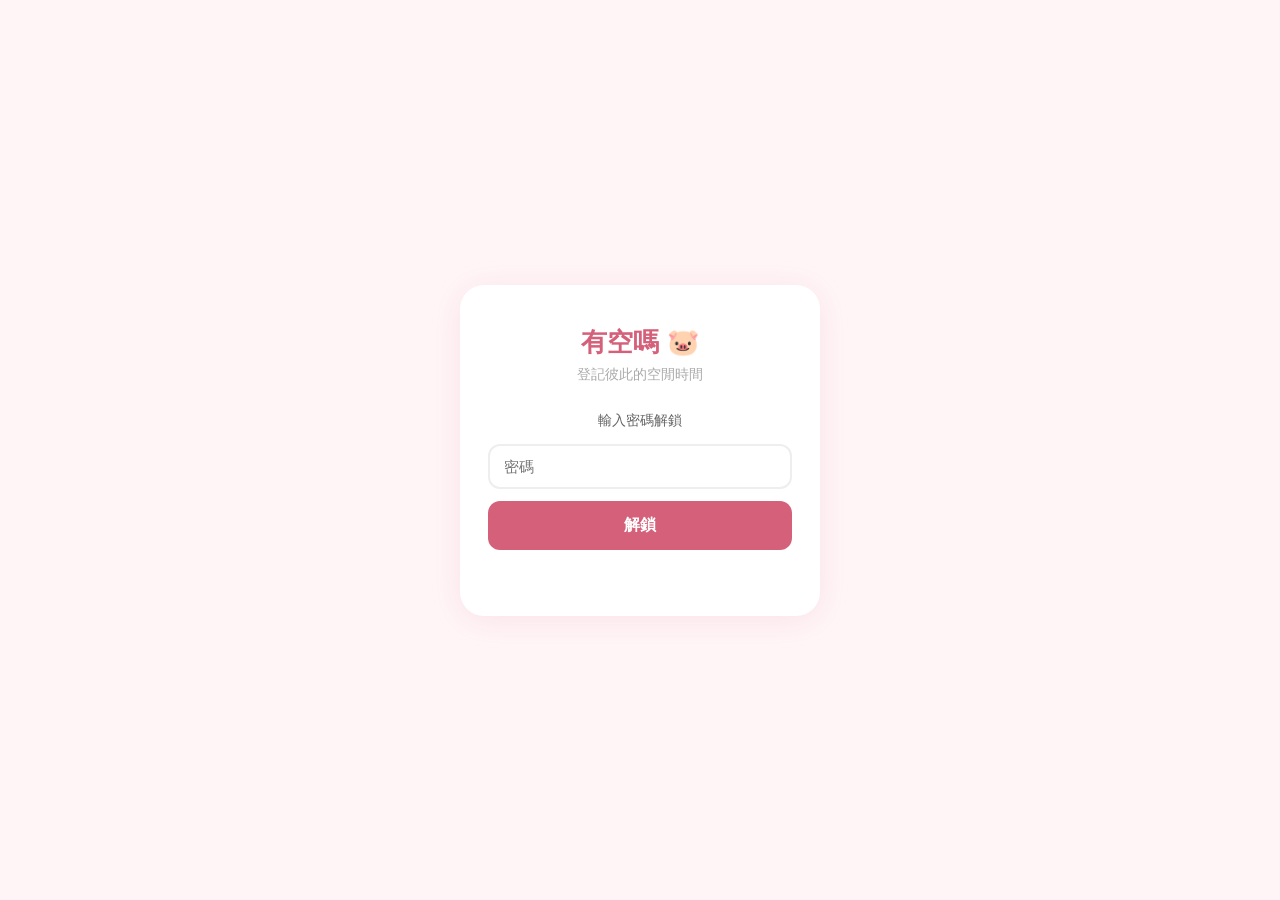
==== date/index.html @ f0723140 "fix: token 存進 session 記憶體，修正 Chrome 手機 localStorage 不穩定卡在 token 畫面的問題" ====
<!DOCTYPE html>
<html lang="zh-TW">
<head>
<meta charset="UTF-8">
<meta name="viewport" content="width=device-width, initial-scale=1.0">
<title>有空嗎 🐷</title>
<style>
*, *::before, *::after { box-sizing: border-box; margin: 0; padding: 0; }
body { font-family: -apple-system, BlinkMacSystemFont, 'Segoe UI', sans-serif; background: #FFF5F7; color: #333; min-height: 100vh; }

/* ── Lock ── */
.lock-wrap { display: flex; align-items: center; justify-content: center; min-height: 100vh; padding: 20px; }
.lock-card { background: white; border-radius: 24px; padding: 40px 28px; width: 100%; max-width: 360px; box-shadow: 0 4px 32px rgba(212,96,122,0.12); text-align: center; }
.lock-title { font-size: 26px; font-weight: 800; color: #D4607A; margin-bottom: 6px; }
.lock-sub { color: #aaa; font-size: 14px; margin-bottom: 28px; }

.user-btns { display: flex; gap: 16px; margin: 4px 0 20px; }
.user-choice { flex: 1; display: flex; flex-direction: column; align-items: center; gap: 10px; cursor: pointer; }
.user-choice:hover .avatar { transform: scale(1.05); }
.user-choice:hover .user-btn { border-color: #D4607A; color: #D4607A; background: #FFF0F3; }
.user-choice.ua:hover .user-btn { border-color: #4A8FD4; color: #4A8FD4; background: #EBF4FF; }
.avatar { width: 100px; height: 100px; border-radius: 50%; object-fit: cover; border: 3px solid #eee; transition: all 0.2s; box-shadow: 0 2px 10px rgba(0,0,0,0.1); }
.user-btn { width: 100%; padding: 12px 8px; border: 2px solid #eee; border-radius: 14px; background: white; cursor: pointer; font-size: 15px; font-weight: 700; color: #555; transition: all 0.15s; pointer-events: none; }

input, select { width: 100%; padding: 12px 14px; border: 2px solid #eee; border-radius: 12px; font-size: 15px; font-family: inherit; margin-bottom: 12px; outline: none; transition: border 0.15s; background: white; }
input:focus, select:focus { border-color: #D4607A; }
.step-label { font-size: 14px; color: #666; margin-bottom: 14px; }

.primary-btn { width: 100%; padding: 14px; background: #D4607A; color: white; border: none; border-radius: 12px; font-size: 16px; font-weight: 700; cursor: pointer; transition: opacity 0.15s; }
.primary-btn:hover { opacity: 0.9; }
.primary-btn:disabled { opacity: 0.5; cursor: default; }
.back-link { background: none; border: none; color: #bbb; font-size: 13px; margin-top: 14px; cursor: pointer; display: inline-block; }
.back-link:hover { color: #888; }
.err { color: #E53E3E; font-size: 13px; margin-top: 8px; min-height: 18px; }

/* ── App header ── */
#app { max-width: 500px; margin: 0 auto; padding-bottom: 72px; }
header { position: sticky; top: 0; background: white; border-bottom: 1px solid #F0DDE2; padding: 10px 14px; display: flex; align-items: center; gap: 8px; z-index: 10; box-shadow: 0 2px 12px rgba(0,0,0,0.05); }
.h-title { font-size: 17px; font-weight: 800; color: #D4607A; flex: 1; }
.badge { padding: 4px 10px; border-radius: 20px; color: white; font-size: 12px; font-weight: 700; }
.tz-badge { padding: 4px 8px; border-radius: 20px; background: #F0EBFF; color: #6C3FC9; font-size: 11px; font-weight: 600; max-width: 130px; overflow: hidden; text-overflow: ellipsis; white-space: nowrap; }
.icon-btn { background: none; border: none; font-size: 17px; cursor: pointer; padding: 5px 7px; border-radius: 8px; transition: background 0.15s; }
.icon-btn:hover { background: #f5f5f5; }

/* ── Day list ── */
#day-list { padding: 10px 10px 0; }
.day-section { background: white; border-radius: 18px; margin-bottom: 10px; overflow: hidden; box-shadow: 0 2px 10px rgba(0,0,0,0.05); }
.day-header { padding: 11px 14px; font-weight: 700; font-size: 14px; color: #555; border-bottom: 1px solid #f8f0f2; display: flex; align-items: center; justify-content: space-between; background: #FFFBFC; }
.today-tag { background: #D4607A; color: white; font-size: 11px; padding: 2px 8px; border-radius: 20px; font-weight: 600; }

/* ── Availability grid ── */
.grid-wrap { padding: 8px 10px 12px; }
.avail-row { display: flex; align-items: center; margin-bottom: 3px; }
.row-label { width: 36px; font-size: 11px; font-weight: 800; flex-shrink: 0; line-height: 1.2; }
.cells { display: flex; flex: 1; border-radius: 5px; overflow: hidden; }
.cell {
  flex: 1;
  min-width: 0;
  height: 26px;
  border-right: 1px solid rgba(255,255,255,0.5);
  transition: filter 0.1s;
  position: relative;
}
.cell:last-child { border-right: none; }
.cell.busy   { background: #FFCDD2; }
.cell.free   { background: #A5D6A7; }
.cell.overlap { background: #CE93D8; }
.cell.mine   { cursor: pointer; touch-action: none; user-select: none; }
.cell.mine:hover { filter: brightness(0.92); }
.cell.mine:active { filter: brightness(0.82); }

.hlabel-row { display: flex; flex: 1; }
.hlabel { flex: 1; min-width: 0; font-size: 9px; color: #ccc; padding-left: 1px; user-select: none; }

/* ── Legend ── */
.legend { display: flex; gap: 10px; padding: 0 10px 10px; }
.legend-item { display: flex; align-items: center; gap: 4px; font-size: 11px; color: #888; }
.legend-dot { width: 12px; height: 12px; border-radius: 2px; flex-shrink: 0; }

/* ── Save bar ── */
#save-bar {
  position: fixed; bottom: 0; left: 0; right: 0;
  padding: 12px 20px; background: #2B2B2B; color: white;
  display: flex; justify-content: space-between; align-items: center;
  z-index: 30; box-shadow: 0 -4px 20px rgba(0,0,0,0.25);
}
#save-bar .save-msg { font-size: 13px; color: #ccc; }
#save-bar .save-btn { padding: 9px 22px; background: #4CAF50; color: white; border: none; border-radius: 10px; font-weight: 700; font-size: 14px; cursor: pointer; }
#save-bar .save-btn:disabled { opacity: 0.5; }

/* ── Settings Modal ── */
.modal-bg { position: fixed; inset: 0; z-index: 100; display: flex; align-items: flex-end; justify-content: center; }
.modal-overlay { position: absolute; inset: 0; background: rgba(0,0,0,0.45); }
.modal-sheet { position: relative; background: white; border-radius: 22px 22px 0 0; padding: 24px 20px 36px; width: 100%; max-width: 500px; max-height: 90vh; overflow-y: auto; }
.modal-title { font-size: 18px; font-weight: 800; margin-bottom: 18px; color: #333; }
.field-label { display: block; font-size: 12px; font-weight: 700; color: #888; margin-bottom: 4px; text-transform: uppercase; letter-spacing: 0.5px; }
.modal-actions { display: flex; gap: 10px; margin-top: 6px; }
.cancel-btn { flex: 1; padding: 13px; background: #f2f2f2; border: none; border-radius: 12px; font-size: 15px; cursor: pointer; font-weight: 600; color: #666; }
.ok-btn { flex: 2; padding: 13px; background: #D4607A; color: white; border: none; border-radius: 12px; font-size: 15px; font-weight: 700; cursor: pointer; }
.ok-btn:disabled { opacity: 0.5; }

/* ── Token overlay ── */
.token-overlay { position: fixed; inset: 0; z-index: 200; display: flex; align-items: center; justify-content: center; background: rgba(0,0,0,0.55); padding: 20px; }
.token-card { background: white; border-radius: 22px; padding: 32px 24px; width: 100%; max-width: 360px; }
.token-card p { color: #888; font-size: 13px; margin-bottom: 20px; line-height: 1.6; }
code { background: #f5f5f5; padding: 2px 5px; border-radius: 4px; font-size: 12px; }
</style>
</head>
<body>

<!-- Token Setup -->
<div id="token-modal" style="display:none">
  <div class="token-overlay">
    <div class="token-card">
      <div class="lock-title" style="margin-bottom:8px">設定 GitHub Token</div>
      <p>需要 GitHub Personal Access Token 讀寫資料。請在 GitHub → Settings → Developer settings 建立有 <code>Contents: Read and write</code> 權限的 Fine-grained token。</p>
      <label class="field-label">GitHub Token</label>
      <input type="password" id="token-input" placeholder="ghp_... 或 github_pat_...">
      <button class="primary-btn" onclick="saveTokenAndContinue()">儲存並繼續</button>
    </div>
  </div>
</div>

<!-- Lock Screen -->
<div id="lock-screen">
  <div class="lock-wrap">
    <div class="lock-card">
      <div class="lock-title">有空嗎 🐷</div>
      <div class="lock-sub">登記彼此的空閒時間</div>

      <div id="step-pw">
        <p class="step-label">輸入密碼解鎖</p>
        <input type="password" id="pw-input" placeholder="密碼" onkeydown="if(event.key==='Enter')doUnlock()">
        <button class="primary-btn" id="unlock-btn" onclick="doUnlock()">解鎖</button>
        <div class="err" id="pw-err"></div>
      </div>

      <div id="step-user" style="display:none">
        <p class="step-label">你是誰？</p>
        <div class="user-btns">
          <div class="user-choice ua" onclick="selectUser('a')">
            <img src="gua.jpg" class="avatar" alt="瓜ㄍㄧ">
            <button class="user-btn ua">瓜ㄍㄧ</button>
          </div>
          <div class="user-choice" onclick="selectUser('b')">
            <img src="egg.jpg" class="avatar" alt="蛋餅">
            <button class="user-btn">蛋餅</button>
          </div>
        </div>
        <button class="back-link" onclick="backToPw()">← 重新輸入密碼</button>
      </div>

      <div id="step-tz" style="display:none">
        <p class="step-label">設定你的時區</p>
        <select id="tz-sel"></select>
        <button class="primary-btn" id="tz-btn" onclick="saveTz()">確認</button>
      </div>
    </div>
  </div>
</div>

<!-- Main App -->
<div id="app" style="display:none">
  <header>
    <span class="h-title">有空嗎 🐷</span>
    <span class="badge" id="user-badge"></span>
    <span class="tz-badge" id="tz-badge"></span>
    <button class="icon-btn" id="refresh-btn" onclick="refreshData()" title="重新整理">🔄</button>
    <button class="icon-btn" onclick="openSettings()" title="設定">⚙️</button>
    <button class="icon-btn" onclick="lockApp()" title="鎖定">🔒</button>
  </header>

  <div class="legend">
    <div class="legend-item"><div class="legend-dot" style="background:#FFCDD2"></div>沒空</div>
    <div class="legend-item"><div class="legend-dot" style="background:#A5D6A7"></div>有空</div>
    <div class="legend-item"><div class="legend-dot" style="background:#CE93D8"></div>一起有空 ✨</div>
    <div class="legend-item" style="margin-left:auto;color:#bbb;font-size:11px">點自己的格子切換</div>
  </div>

  <div id="day-list"></div>
</div>

<!-- Save Bar -->
<div id="save-bar" style="display:none">
  <span class="save-msg">有未儲存的變更</span>
  <button class="save-btn" id="save-action-btn" onclick="saveChanges()">儲存</button>
</div>

<!-- Settings Modal -->
<div id="settings-modal" style="display:none">
  <div class="modal-bg">
    <div class="modal-overlay" onclick="closeSettings()"></div>
    <div class="modal-sheet">
      <div class="modal-title">設定</div>
      <label class="field-label">我的時區</label>
      <select id="set-tz"></select>
      <label class="field-label" style="margin-top:4px">GitHub Token（設定後自動分享給對方）</label>
      <input type="password" id="set-token" placeholder="ghp_...">
      <div class="modal-actions">
        <button class="cancel-btn" onclick="closeSettings()">取消</button>
        <button class="ok-btn" id="set-save-btn" onclick="saveSettings()">儲存</button>
      </div>
      <div class="err" id="set-err"></div>
    </div>
  </div>
</div>

<script>
const REPO    = 'charliebai605/dailywork';
const API_URL = `https://api.github.com/repos/${REPO}/contents/date/schedule.json`;

const USERS = {
  a: { name: '瓜ㄍㄧ', color: '#4A8FD4' },
  b: { name: '蛋餅',   color: '#D4607A' }
};

const TZ_OPTS = [
  { v: -720, l: 'UTC-12' }, { v: -660, l: 'UTC-11' }, { v: -600, l: 'UTC-10（夏威夷）' },
  { v: -540, l: 'UTC-9' },  { v: -480, l: 'UTC-8（洛杉磯）' }, { v: -420, l: 'UTC-7（丹佛）' },
  { v: -360, l: 'UTC-6（芝加哥）' }, { v: -300, l: 'UTC-5（紐約）' }, { v: -240, l: 'UTC-4' },
  { v: -180, l: 'UTC-3（聖保羅）' }, { v: -120, l: 'UTC-2' }, { v: -60, l: 'UTC-1' },
  { v:    0, l: 'UTC+0（倫敦）' },   { v:   60, l: 'UTC+1（巴黎）' },  { v:  120, l: 'UTC+2（開羅）' },
  { v:  180, l: 'UTC+3（莫斯科）' }, { v:  240, l: 'UTC+4（杜拜）' },  { v:  300, l: 'UTC+5' },
  { v:  330, l: 'UTC+5:30（孟買）' },{ v:  360, l: 'UTC+6（達卡）' },  { v:  420, l: 'UTC+7（曼谷）' },
  { v:  480, l: 'UTC+8（台北）' },   { v:  540, l: 'UTC+9（東京）' },  { v:  570, l: 'UTC+9:30（阿德萊德）' },
  { v:  600, l: 'UTC+10（雪梨）' },  { v:  660, l: 'UTC+11' },         { v:  720, l: 'UTC+12（奧克蘭）' },
  { v:  780, l: 'UTC+13' },          { v:  840, l: 'UTC+14' }
];

// ── State ──────────────────────────────────────────────
let st = { user: null, pw: null, data: null, salt: null, sha: null };
let unlockedState     = null;
let hasPendingChanges = false;
let _sessionToken     = ''; // in-memory token，避免 Chrome 手機 localStorage 不穩定

// ── Crypto ─────────────────────────────────────────────
async function deriveKey(pw, salt) {
  const km = await crypto.subtle.importKey('raw', new TextEncoder().encode(pw), 'PBKDF2', false, ['deriveKey']);
  return crypto.subtle.deriveKey(
    { name: 'PBKDF2', salt, iterations: 100000, hash: 'SHA-256' },
    km, { name: 'AES-GCM', length: 256 }, false, ['encrypt', 'decrypt']
  );
}
const b64e = b => btoa(String.fromCharCode(...new Uint8Array(b)));
const b64d = s => Uint8Array.from(atob(s), c => c.charCodeAt(0));

async function encData(obj, pw, existingSalt) {
  const salt = existingSalt ? b64d(existingSalt) : crypto.getRandomValues(new Uint8Array(16));
  const iv   = crypto.getRandomValues(new Uint8Array(12));
  const key  = await deriveKey(pw, salt);
  const data = await crypto.subtle.encrypt({ name: 'AES-GCM', iv }, key, new TextEncoder().encode(JSON.stringify(obj)));
  return { v: 1, salt: b64e(salt), iv: b64e(iv), data: b64e(data) };
}

async function decData(shell, pw) {
  const key = await deriveKey(pw, b64d(shell.salt));
  const raw = await crypto.subtle.decrypt({ name: 'AES-GCM', iv: b64d(shell.iv) }, key, b64d(shell.data));
  return JSON.parse(new TextDecoder().decode(raw));
}

// ── GitHub ──────────────────────────────────────────────
function setToken(t) {
  _sessionToken = t;
  try { if (t) localStorage.setItem('github_token', t); else localStorage.removeItem('github_token'); } catch(_) {}
}
// Priority: in-memory → localStorage → encrypted data
function getToken() {
  if (_sessionToken) return _sessionToken;
  try { const v = localStorage.getItem('github_token'); if (v) return v; } catch(_) {}
  return st?.data?.token || '';
}

async function ghGet() {
  // Public repo: reads work without a token
  const token = getToken();
  const headers = { Accept: 'application/vnd.github+json' };
  if (token) headers.Authorization = `Bearer ${token}`;
  const r = await fetch(API_URL, { headers });
  if (r.status === 404) return null;
  if (r.status === 401 || r.status === 403) throw new Error('no_token');
  if (!r.ok) throw new Error('fetch_failed');
  const j = await r.json();
  return { content: JSON.parse(decodeURIComponent(escape(atob(j.content.replace(/\n/g, ''))))), sha: j.sha };
}

async function ghPut(encrypted, sha) {
  const token = getToken();
  if (!token) throw new Error('no_token');
  const body = { message: 'update: schedule', content: btoa(unescape(encodeURIComponent(JSON.stringify(encrypted, null, 2)))) };
  if (sha) body.sha = sha;
  const r = await fetch(API_URL, {
    method: 'PUT',
    headers: { Authorization: `Bearer ${token}`, Accept: 'application/vnd.github+json', 'Content-Type': 'application/json' },
    body: JSON.stringify(body)
  });
  if (!r.ok) throw new Error('save_failed');
  return (await r.json()).content.sha;
}

// Embed the current localStorage token into data so the other person gets it after decryption
function syncTokenToData() {
  const t = getToken();
  if (t) st.data.token = t;
}

// ── Time helpers ────────────────────────────────────────
function utcParts(iso, tzOff) {
  const d = new Date(new Date(iso).getTime() + tzOff * 60000);
  return {
    date: `${d.getUTCFullYear()}-${String(d.getUTCMonth()+1).padStart(2,'0')}-${String(d.getUTCDate()).padStart(2,'0')}`,
    hour: d.getUTCHours()
  };
}

function fmtDate(ds) {
  const [y, mo, d] = ds.split('-').map(Number);
  const dow = ['日','一','二','三','四','五','六'][new Date(y, mo-1, d).getDay()];
  return `${mo}月${d}日（週${dow}）`;
}

function todayStr(tzOff) { return utcParts(new Date().toISOString(), tzOff).date; }

// ── Data helpers ────────────────────────────────────────
const myTz    = () => st.data?.users?.[st.user]?.tzOffset ?? null;
const other   = () => st.user === 'a' ? 'b' : 'a';

function normalize(data) {
  if (!data.users)   data.users   = {};
  if (!data.users.a) data.users.a = { tzOffset: null };
  if (!data.users.b) data.users.b = { tzOffset: null };
  if (!data.avail)   data.avail   = {};
  if (!data.avail.a) data.avail.a = {};
  if (!data.avail.b) data.avail.b = {};
  return data;
}

// Is userId available at viewerHour on viewerDate (in viewer's timezone)?
function isAvail(userId, viewerDateStr, viewerHour) {
  const vTz = myTz();
  const uTz = st.data?.users?.[userId]?.tzOffset;
  if (vTz === null || uTz == null) return false;

  const [y, mo, d] = viewerDateStr.split('-').map(Number);
  const utcMs      = Date.UTC(y, mo-1, d, viewerHour, 0) - vTz * 60000;
  const { date: uDate, hour: uHour } = utcParts(new Date(utcMs).toISOString(), uTz);

  return (st.data.avail?.[userId]?.[uDate] ?? []).includes(uHour);
}

// ── Render ──────────────────────────────────────────────
function renderDayList() {
  const tz = myTz();
  if (tz === null) return;
  const today = todayStr(tz);

  const dates = [];
  for (let i = 0; i < 14; i++) {
    const { date } = utcParts(new Date(Date.now() + i * 86400000).toISOString(), tz);
    if (!dates.includes(date)) dates.push(date);
  }

  // Hour label row: show 0, 6, 12, 18, others empty
  const labelCells = Array.from({ length: 24 }, (_, h) =>
    `<div class="hlabel">${h % 6 === 0 ? h : ''}</div>`
  ).join('');

  const html = dates.map(ds => {
    const rows = ['a', 'b'].map(uid => {
      const u    = USERS[uid];
      const isMe = uid === st.user;

      const cells = Array.from({ length: 24 }, (_, h) => {
        const fA = isAvail('a', ds, h);
        const fB = isAvail('b', ds, h);
        const thisUserFree = uid === 'a' ? fA : fB;
        const overlap = fA && fB;

        let cls = 'cell';
        if (overlap)           cls += ' overlap';
        else if (thisUserFree) cls += ' free';
        else                   cls += ' busy';
        if (isMe)              cls += ' mine';

        const attrs = `data-date="${ds}" data-hour="${h}" data-user="${uid}"${isMe ? ' data-mine="1"' : ''}`;
        return `<div class="${cls}" ${attrs}></div>`;
      }).join('');

      return `<div class="avail-row">
        <span class="row-label" style="color:${u.color}">${u.name}</span>
        <div class="cells">${cells}</div>
      </div>`;
    }).join('');

    return `<div class="day-section">
      <div class="day-header">
        <span>${fmtDate(ds)}</span>
        ${ds === today ? '<span class="today-tag">今天</span>' : ''}
      </div>
      <div class="grid-wrap">
        <div class="avail-row">
          <span class="row-label"></span>
          <div class="hlabel-row">${labelCells}</div>
        </div>
        ${rows}
      </div>
    </div>`;
  }).join('');

  document.getElementById('day-list').innerHTML = html;
}

// ── Drag-to-select ───────────────────────────────────────
let dragState = null;
let dragListenersAdded = false;

function initDragListeners() {
  if (dragListenersAdded) return;
  dragListenersAdded = true;
  const dl = document.getElementById('day-list');

  dl.addEventListener('pointerdown', e => {
    const cell = e.target.closest('[data-mine]');
    if (!cell) return;
    e.preventDefault();
    const dateStr = cell.dataset.date;
    const hour    = parseInt(cell.dataset.hour);
    dragState = { painting: !isAvail(st.user, dateStr, hour), dateStr };
    applyDrag(dateStr, hour);
    dl.setPointerCapture(e.pointerId);
  });

  dl.addEventListener('pointermove', e => {
    if (!dragState) return;
    e.preventDefault();
    const el   = document.elementFromPoint(e.clientX, e.clientY);
    const cell = el?.closest?.('[data-mine]');
    if (!cell || cell.dataset.date !== dragState.dateStr) return;
    applyDrag(dragState.dateStr, parseInt(cell.dataset.hour));
  });

  const endDrag = () => { dragState = null; };
  dl.addEventListener('pointerup',     endDrag);
  dl.addEventListener('pointercancel', endDrag);
}

function applyDrag(dateStr, hour) {
  if (!dragState) return;
  if (!st.data.avail[st.user])          st.data.avail[st.user]          = {};
  if (!st.data.avail[st.user][dateStr]) st.data.avail[st.user][dateStr] = [];

  const arr    = st.data.avail[st.user][dateStr];
  const idx    = arr.indexOf(hour);
  const isFree = idx !== -1;
  if (dragState.painting === isFree) return; // already in target state, skip

  if (dragState.painting) arr.push(hour);
  else arr.splice(idx, 1);

  hasPendingChanges = true;
  document.getElementById('save-bar').style.display = '';
  updateCell(dateStr, hour);
}

function updateCell(dateStr, hour) {
  const fA = isAvail('a', dateStr, hour);
  const fB = isAvail('b', dateStr, hour);
  const overlap = fA && fB;
  for (const uid of ['a', 'b']) {
    const cell = document.querySelector(
      `[data-date="${dateStr}"][data-hour="${hour}"][data-user="${uid}"]`
    );
    if (!cell) continue;
    const thisFree = uid === 'a' ? fA : fB;
    ['busy', 'free', 'overlap'].forEach(c => cell.classList.remove(c));
    if (overlap)       cell.classList.add('overlap');
    else if (thisFree) cell.classList.add('free');
    else               cell.classList.add('busy');
  }
}

// ── Save changes ─────────────────────────────────────────
async function saveChanges() {
  const btn = document.getElementById('save-action-btn');
  btn.textContent = '儲存中…';
  btn.disabled    = true;
  try {
    syncTokenToData();
    const encrypted = await encData(st.data, st.pw, st.salt);
    st.sha  = await ghPut(encrypted, st.sha);
    st.salt = encrypted.salt;
    hasPendingChanges = false;
    document.getElementById('save-bar').style.display = 'none';
  } catch {
    alert('儲存失敗，請重試（可能需要先點 🔄 重新整理）');
  } finally {
    btn.textContent = '儲存';
    btn.disabled    = false;
  }
}

// ── Lock / Unlock ─────────────────────────────────────────
async function doUnlock() {
  const pw    = document.getElementById('pw-input').value;
  const errEl = document.getElementById('pw-err');
  errEl.textContent = '';
  if (!pw) { errEl.textContent = '請輸入密碼'; return; }

  const btn = document.getElementById('unlock-btn');
  btn.textContent = '驗證中…';
  btn.disabled    = true;

  try {
    const file = await ghGet();
    let data, salt = null, sha = null;

    if (!file) {
      // 第一次使用，還沒有資料檔案：需要 token 才能建立
      if (!getToken()) { showTokenModal(); return; }
      data = normalize({ users: { a: { tzOffset: null }, b: { tzOffset: null } }, avail: { a: {}, b: {} } });
    } else {
      try {
        data = normalize(await decData(file.content, pw));
        salt = file.content.salt;
        sha  = file.sha;
        // 自動把資料裡的 token 帶入，讓另一方不用手動設定
        if (data.token && !getToken()) setToken(data.token);
      } catch {
        errEl.textContent = '密碼錯誤';
        return;
      }
    }

    unlockedState = { pw, data, salt, sha };
    document.getElementById('step-pw').style.display   = 'none';
    document.getElementById('step-user').style.display = '';
  } catch (e) {
    if (e.message === 'no_token') showTokenModal();
    else errEl.textContent = '連線失敗，請確認網路與 Token';
  } finally {
    btn.textContent = '解鎖';
    btn.disabled    = false;
  }
}

function backToPw() {
  unlockedState = null;
  document.getElementById('step-user').style.display = 'none';
  document.getElementById('step-pw').style.display   = '';
  document.getElementById('pw-input').value          = '';
  document.getElementById('pw-err').textContent      = '';
  document.getElementById('pw-input').focus();
}

function selectUser(u) {
  st = { ...unlockedState, user: u };
  unlockedState     = null;
  hasPendingChanges = false;

  if (st.data.users[u]?.tzOffset == null) {
    showTzStep();
  } else {
    enterApp();
  }
}

function showTzStep() {
  document.getElementById('step-pw').style.display = 'none';
  const detected = -new Date().getTimezoneOffset();
  document.getElementById('tz-sel').innerHTML =
    TZ_OPTS.map(t => `<option value="${t.v}"${t.v === detected ? ' selected' : ''}>${t.l}</option>`).join('');
  document.getElementById('step-tz').style.display = '';
}

async function saveTz() {
  const tz  = parseInt(document.getElementById('tz-sel').value);
  st.data.users[st.user].tzOffset = tz;
  const btn = document.getElementById('tz-btn');
  btn.textContent = '儲存中…';
  btn.disabled    = true;
  try {
    syncTokenToData();
    const encrypted = await encData(st.data, st.pw, st.salt);
    st.sha  = await ghPut(encrypted, st.sha);
    st.salt = encrypted.salt;
    enterApp();
  } catch {
    alert('儲存時區失敗，請重試');
    st.data.users[st.user].tzOffset = null;
  } finally {
    btn.textContent = '確認';
    btn.disabled    = false;
  }
}

function enterApp() {
  document.getElementById('lock-screen').style.display = 'none';
  document.getElementById('app').style.display         = '';
  document.getElementById('save-bar').style.display    = 'none';
  hasPendingChanges = false;

  const u  = USERS[st.user];
  const tz = myTz();
  document.getElementById('user-badge').textContent      = u.name;
  document.getElementById('user-badge').style.background = u.color;
  document.getElementById('tz-badge').textContent        = TZ_OPTS.find(t => t.v === tz)?.l ?? `UTC+${tz/60}`;
  initDragListeners();
  renderDayList();
}

function lockApp() {
  if (hasPendingChanges && !confirm('有未儲存的變更，確定要鎖定嗎？')) return;
  st = { user: null, pw: null, data: null, salt: null, sha: null };
  unlockedState     = null;
  hasPendingChanges = false;
  document.getElementById('app').style.display         = 'none';
  document.getElementById('save-bar').style.display    = 'none';
  document.getElementById('lock-screen').style.display = '';
  document.getElementById('step-pw').style.display     = '';
  document.getElementById('step-user').style.display   = 'none';
  document.getElementById('step-tz').style.display     = 'none';
  document.getElementById('pw-input').value            = '';
  document.getElementById('pw-err').textContent        = '';
}

// ── Refresh ───────────────────────────────────────────────
async function refreshData() {
  if (hasPendingChanges && !confirm('有未儲存的變更，重新整理會遺失，確定嗎？')) return;
  const btn = document.getElementById('refresh-btn');
  btn.textContent = '⏳';
  btn.disabled    = true;
  try {
    const file = await ghGet();
    if (file) {
      st.data = normalize(await decData(file.content, st.pw));
      st.salt = file.content.salt;
      st.sha  = file.sha;
      hasPendingChanges = false;
      document.getElementById('save-bar').style.display = 'none';
      renderDayList();
    }
  } catch { alert('重新整理失敗'); }
  finally { btn.textContent = '🔄'; btn.disabled = false; }
}

// ── Settings ──────────────────────────────────────────────
function openSettings() {
  const tz = myTz();
  document.getElementById('set-tz').innerHTML =
    TZ_OPTS.map(t => `<option value="${t.v}"${t.v === tz ? ' selected' : ''}>${t.l}</option>`).join('');
  document.getElementById('set-token').value     = getToken();
  document.getElementById('set-err').textContent = '';
  document.getElementById('settings-modal').style.display = '';
}
function closeSettings() { document.getElementById('settings-modal').style.display = 'none'; }

async function saveSettings() {
  const newTz    = parseInt(document.getElementById('set-tz').value);
  const newToken = document.getElementById('set-token').value.trim();
  const errEl    = document.getElementById('set-err');
  errEl.textContent = '';

  setToken(newToken);

  const oldTz    = myTz();
  const tzChanged = newTz !== oldTz;
  // Always save if token changed (so the other person gets the new token)
  const tokenChanged = newToken !== (st.data?.token || '');

  if (tzChanged || tokenChanged) {
    const btn = document.getElementById('set-save-btn');
    btn.textContent = '儲存中…'; btn.disabled = true;
    if (tzChanged) st.data.users[st.user].tzOffset = newTz;
    syncTokenToData();
    try {
      const encrypted = await encData(st.data, st.pw, st.salt);
      st.sha  = await ghPut(encrypted, st.sha);
      st.salt = encrypted.salt;
    } catch {
      errEl.textContent = '儲存失敗';
      if (tzChanged) st.data.users[st.user].tzOffset = oldTz;
      btn.textContent = '儲存'; btn.disabled = false;
      return;
    }
    btn.textContent = '儲存'; btn.disabled = false;
  }

  closeSettings();
  enterApp();
}

// ── Token Modal ───────────────────────────────────────────
function showTokenModal() {
  document.getElementById('token-input').value = getToken();
  document.getElementById('token-modal').style.display = '';
}
function saveTokenAndContinue() {
  const token = document.getElementById('token-input').value.trim();
  if (!token) { alert('請輸入 GitHub Token'); return; }
  setToken(token); // 先存進記憶體，不只依賴 localStorage
  document.getElementById('token-modal').style.display = 'none';
  doUnlock();
}
</script>
</body>
</html>
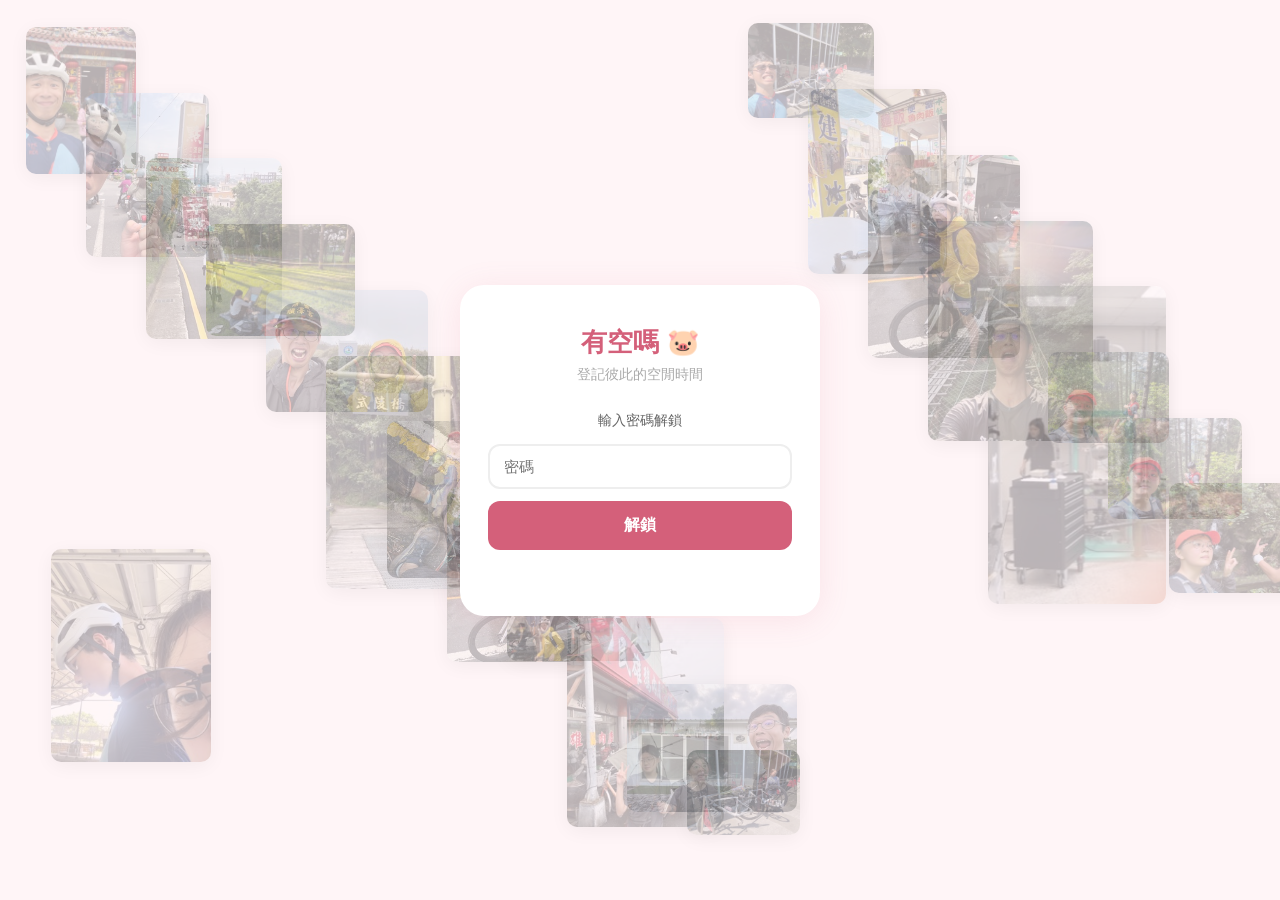
==== commit 79ec1b12: "feat: 飄浮背景照片 + 塗鴉版（含未讀紅點） - 21 張照片以 CSS 動畫在背景緩慢飄動 - 右下角 ✏️ 塗鴉按鈕，可畫圖、換顏色、調筆刷大小 - 塗鴉加密存入 schedule.json" ====
--- a/date/index.html
+++ b/date/index.html
@@ -99,6 +99,44 @@
 .ok-btn { flex: 2; padding: 13px; background: #D4607A; color: white; border: none; border-radius: 12px; font-size: 15px; font-weight: 700; cursor: pointer; }
 .ok-btn:disabled { opacity: 0.5; }
 
+/* ── Doodle button ── */
+#doodle-btn {
+  position: fixed; bottom: 24px; right: 24px; width: 52px; height: 52px;
+  border-radius: 50%; background: white; border: none; font-size: 22px;
+  cursor: pointer; box-shadow: 0 4px 16px rgba(0,0,0,0.15); z-index: 25;
+  display: none; align-items: center; justify-content: center;
+  transition: transform 0.15s;
+}
+#doodle-btn:hover { transform: scale(1.08); }
+#doodle-btn.visible { display: flex; }
+#doodle-dot {
+  position: absolute; top: 6px; right: 6px; width: 10px; height: 10px;
+  background: #E53E3E; border-radius: 50%; border: 2px solid white;
+}
+
+/* ── Doodle modal ── */
+.doodle-overlay { position: fixed; inset: 0; z-index: 150; background: white; display: flex; flex-direction: column; }
+.doodle-header { display: flex; align-items: center; padding: 10px 14px; border-bottom: 1px solid #eee; gap: 10px; flex-shrink: 0; }
+.doodle-title { font-size: 16px; font-weight: 800; color: #D4607A; flex: 1; }
+.doodle-tools { display: flex; align-items: center; gap: 8px; }
+.doodle-tools input[type=color] { width: 32px; height: 32px; padding: 0; border: none; border-radius: 6px; cursor: pointer; }
+.doodle-tools input[type=range] { width: 70px; accent-color: #D4607A; }
+.doodle-tool-btn { background: #f5f5f5; border: none; border-radius: 8px; padding: 6px 10px; cursor: pointer; font-size: 13px; font-weight: 600; }
+.doodle-tool-btn:hover { background: #eee; }
+#doodle-canvas { flex: 1; touch-action: none; cursor: crosshair; display: block; }
+
+/* ── Floating background photos ── */
+#bg-photos { position: fixed; inset: 0; z-index: 0; pointer-events: none; overflow: hidden; }
+.fp { position: absolute; border-radius: 10px; overflow: hidden; opacity: 0.28; box-shadow: 0 4px 20px rgba(0,0,0,0.18); will-change: transform; }
+.fp img { width: 100%; display: block; }
+#lock-screen, #app { position: relative; z-index: 1; }
+
+@keyframes fp1 { 0%,100%{transform:rotate(var(--r)) translate(0,0)} 30%{transform:rotate(var(--r)) translate(28px,-48px)} 65%{transform:rotate(var(--r)) translate(-18px,-28px)} }
+@keyframes fp2 { 0%,100%{transform:rotate(var(--r)) translate(0,0)} 40%{transform:rotate(var(--r)) translate(-32px,-52px)} 70%{transform:rotate(var(--r)) translate(22px,-32px)} }
+@keyframes fp3 { 0%,100%{transform:rotate(var(--r)) translate(0,0)} 20%{transform:rotate(var(--r)) translate(38px,-22px)} 55%{transform:rotate(var(--r)) translate(14px,-54px)} 80%{transform:rotate(var(--r)) translate(-26px,-36px)} }
+@keyframes fp4 { 0%,100%{transform:rotate(var(--r)) translate(0,0)} 35%{transform:rotate(var(--r)) translate(-42px,-28px)} 68%{transform:rotate(var(--r)) translate(32px,-56px)} }
+@keyframes fp5 { 0%,100%{transform:rotate(var(--r)) translate(0,0)} 25%{transform:rotate(var(--r)) translate(22px,-62px)} 58%{transform:rotate(var(--r)) translate(-36px,-22px)} 82%{transform:rotate(var(--r)) translate(18px,-42px)} }
+
 /* ── Token overlay ── */
 .token-overlay { position: fixed; inset: 0; z-index: 200; display: flex; align-items: center; justify-content: center; background: rgba(0,0,0,0.55); padding: 20px; }
 .token-card { background: white; border-radius: 22px; padding: 32px 24px; width: 100%; max-width: 360px; }
@@ -107,6 +145,8 @@
 </style>
 </head>
 <body>
+
+<div id="bg-photos"></div>
 
 <!-- Token Setup -->
 <div id="token-modal" style="display:none">
@@ -184,6 +224,29 @@
 <div id="save-bar" style="display:none">
   <span class="save-msg">有未儲存的變更</span>
   <button class="save-btn" id="save-action-btn" onclick="saveChanges()">儲存</button>
+</div>
+
+<!-- Doodle button -->
+<button id="doodle-btn" onclick="openDoodle()" title="塗鴉版">
+  ✏️
+  <span id="doodle-dot" style="display:none"></span>
+</button>
+
+<!-- Doodle Modal -->
+<div id="doodle-modal" style="display:none">
+  <div class="doodle-overlay">
+    <div class="doodle-header">
+      <span class="doodle-title">塗鴉版 ✏️</span>
+      <div class="doodle-tools">
+        <input type="color" id="doodle-color" value="#D4607A" title="顏色">
+        <input type="range" id="doodle-size" min="2" max="30" value="6" title="筆刷大小">
+        <button class="doodle-tool-btn" onclick="clearDoodle()" title="清除">🗑️</button>
+        <button class="doodle-tool-btn" onclick="saveDoodle()" id="doodle-save-btn">儲存</button>
+        <button class="doodle-tool-btn" onclick="closeDoodle()">✕</button>
+      </div>
+    </div>
+    <canvas id="doodle-canvas"></canvas>
+  </div>
 </div>
 
 <!-- Settings Modal -->
@@ -603,6 +666,8 @@
   document.getElementById('user-badge').textContent      = u.name;
   document.getElementById('user-badge').style.background = u.color;
   document.getElementById('tz-badge').textContent        = TZ_OPTS.find(t => t.v === tz)?.l ?? `UTC+${tz/60}`;
+  document.getElementById('doodle-btn').classList.add('visible');
+  updateDoodleDot();
   initDragListeners();
   renderDayList();
 }
@@ -614,6 +679,7 @@
   hasPendingChanges = false;
   document.getElementById('app').style.display         = 'none';
   document.getElementById('save-bar').style.display    = 'none';
+  document.getElementById('doodle-btn').classList.remove('visible');
   document.getElementById('lock-screen').style.display = '';
   document.getElementById('step-pw').style.display     = '';
   document.getElementById('step-user').style.display   = 'none';
@@ -636,6 +702,7 @@
       st.sha  = file.sha;
       hasPendingChanges = false;
       document.getElementById('save-bar').style.display = 'none';
+      updateDoodleDot();
       renderDayList();
     }
   } catch { alert('重新整理失敗'); }
@@ -696,10 +763,167 @@
 function saveTokenAndContinue() {
   const token = document.getElementById('token-input').value.trim();
   if (!token) { alert('請輸入 GitHub Token'); return; }
-  setToken(token); // 先存進記憶體，不只依賴 localStorage
+  setToken(token);
   document.getElementById('token-modal').style.display = 'none';
   doUnlock();
 }
+
+// ── Doodle ────────────────────────────────────────────
+let doodleDrawing = false;
+
+function openDoodle() {
+  const modal = document.getElementById('doodle-modal');
+  modal.style.display = '';
+  const canvas = document.getElementById('doodle-canvas');
+  // Fit canvas to available space
+  requestAnimationFrame(() => {
+    canvas.width  = canvas.offsetWidth;
+    canvas.height = canvas.offsetHeight;
+    const ctx = canvas.getContext('2d');
+    ctx.fillStyle = '#FFFBFC';
+    ctx.fillRect(0, 0, canvas.width, canvas.height);
+    // Load existing doodle if any
+    if (st.data?.doodle?.dataURL) {
+      const img = new Image();
+      img.onload = () => ctx.drawImage(img, 0, 0);
+      img.src = st.data.doodle.dataURL;
+    }
+    initDoodleCanvas(canvas, ctx);
+  });
+  // Mark as read by current user
+  markDoodleRead();
+}
+
+function closeDoodle() {
+  document.getElementById('doodle-modal').style.display = 'none';
+}
+
+function clearDoodle() {
+  if (!confirm('確定要清除塗鴉嗎？')) return;
+  const canvas = document.getElementById('doodle-canvas');
+  const ctx = canvas.getContext('2d');
+  ctx.fillStyle = '#FFFBFC';
+  ctx.fillRect(0, 0, canvas.width, canvas.height);
+}
+
+async function saveDoodle() {
+  const canvas = document.getElementById('doodle-canvas');
+  const dataURL = canvas.toDataURL('image/jpeg', 0.7);
+  st.data.doodle = { by: st.user, dataURL, readBy: [st.user] };
+  syncTokenToData();
+  const btn = document.getElementById('doodle-save-btn');
+  btn.textContent = '儲存中…'; btn.disabled = true;
+  try {
+    const encrypted = await encData(st.data, st.pw, st.salt);
+    st.sha  = await ghPut(encrypted, st.sha);
+    st.salt = encrypted.salt;
+    closeDoodle();
+    updateDoodleDot();
+  } catch {
+    alert('儲存失敗，請重試');
+  } finally {
+    btn.textContent = '儲存'; btn.disabled = false;
+  }
+}
+
+function markDoodleRead() {
+  const d = st.data?.doodle;
+  if (!d) return;
+  if (!d.readBy) d.readBy = [];
+  if (!d.readBy.includes(st.user)) {
+    d.readBy.push(st.user);
+    // Save silently in background
+    encData(st.data, st.pw, st.salt).then(enc => {
+      ghPut(enc, st.sha).then(newSha => { st.sha = newSha; st.salt = enc.salt; }).catch(()=>{});
+    });
+  }
+  updateDoodleDot();
+}
+
+function updateDoodleDot() {
+  const d = st.data?.doodle;
+  const dot = document.getElementById('doodle-dot');
+  if (!dot) return;
+  // Show dot if there's a doodle from the other person that current user hasn't read
+  const hasUnread = d && d.by !== st.user && !(d.readBy || []).includes(st.user);
+  dot.style.display = hasUnread ? '' : 'none';
+}
+
+function initDoodleCanvas(canvas, ctx) {
+  // Remove old listeners by cloning
+  const nc = canvas.cloneNode(true);
+  canvas.parentNode.replaceChild(nc, canvas);
+  const nctx = nc.getContext('2d');
+  // Re-draw existing content
+  if (st.data?.doodle?.dataURL) {
+    const img = new Image();
+    img.onload = () => nctx.drawImage(img, 0, 0);
+    img.src = st.data.doodle.dataURL;
+  } else {
+    nctx.fillStyle = '#FFFBFC';
+    nctx.fillRect(0, 0, nc.width, nc.height);
+  }
+
+  let drawing = false;
+  const getPos = e => {
+    const rect = nc.getBoundingClientRect();
+    const src = e.touches ? e.touches[0] : e;
+    return { x: src.clientX - rect.left, y: src.clientY - rect.top };
+  };
+  const startDraw = e => {
+    e.preventDefault();
+    drawing = true;
+    const { x, y } = getPos(e);
+    nctx.beginPath(); nctx.moveTo(x, y);
+  };
+  const draw = e => {
+    if (!drawing) return;
+    e.preventDefault();
+    const { x, y } = getPos(e);
+    nctx.lineTo(x, y);
+    nctx.strokeStyle = document.getElementById('doodle-color').value;
+    nctx.lineWidth   = document.getElementById('doodle-size').value;
+    nctx.lineCap = 'round'; nctx.lineJoin = 'round';
+    nctx.stroke();
+    nctx.beginPath(); nctx.moveTo(x, y);
+  };
+  const endDraw = () => { drawing = false; };
+
+  nc.addEventListener('pointerdown', startDraw);
+  nc.addEventListener('pointermove', draw);
+  nc.addEventListener('pointerup',   endDraw);
+  nc.addEventListener('pointerleave', endDraw);
+}
+
+// ── Floating background photos ─────────────────────────
+(function initBgPhotos() {
+  const ANIMS = ['fp1','fp2','fp3','fp4','fp5'];
+  const N = 21;
+  const c = document.getElementById('bg-photos');
+  for (let i = 0; i < N; i++) {
+    const src  = `photos/p${String(i+1).padStart(2,'0')}.jpg`;
+    const left = ((i * 4.7 + 2) % 92).toFixed(1);
+    const top  = ((i * 7.3 + 3) % 88).toFixed(1);
+    const rot  = (-12 + (i * 5.3) % 24).toFixed(1);
+    const size = (110 + (i * 13) % 70).toFixed(0);
+    const dur  = (26 + (i * 3.7) % 20).toFixed(1);
+    const del  = (-(i * 4.1) % 44).toFixed(1);
+    const anim = ANIMS[i % 5];
+
+    const el = document.createElement('div');
+    el.className = 'fp';
+    el.style.cssText =
+      `left:${left}vw;top:${top}vh;width:${size}px;--r:${rot}deg;` +
+      `animation:${anim} ${dur}s ${del}s ease-in-out infinite;`;
+
+    const img = document.createElement('img');
+    img.src = src;
+    img.loading = 'lazy';
+    img.draggable = false;
+    el.appendChild(img);
+    c.appendChild(el);
+  }
+})();
 </script>
 </body>
 </html>
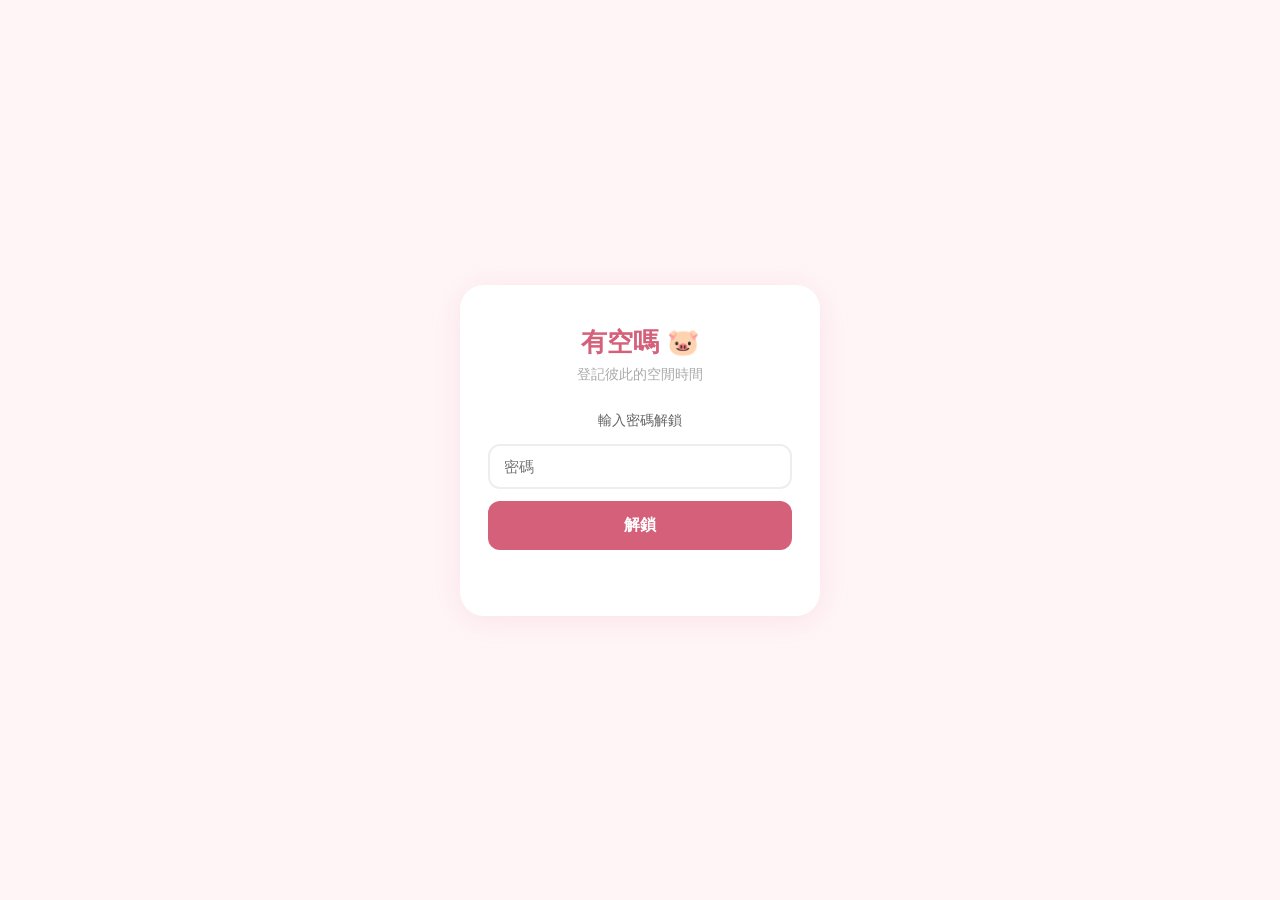
==== commit 711996bc: "feat: 照片角落動態 + 廣播版功能 - 背景照片改為每次 2-3 張從隨機角落噴出、飄向對角，抵達後重複循環 - 新增廣播版（📣 按鈕）：輸入最多 30 字，儲存後文字以彩色氣泡飄浮背景 - 廣" ====
--- a/date/index.html
+++ b/date/index.html
@@ -127,15 +127,37 @@
 
 /* ── Floating background photos ── */
 #bg-photos { position: fixed; inset: 0; z-index: 0; pointer-events: none; overflow: hidden; }
-.fp { position: absolute; border-radius: 10px; overflow: hidden; opacity: 0.28; box-shadow: 0 4px 20px rgba(0,0,0,0.18); will-change: transform; }
+.fp { position: absolute; border-radius: 10px; overflow: hidden; box-shadow: 0 4px 20px rgba(0,0,0,0.18); will-change: transform, opacity; }
 .fp img { width: 100%; display: block; }
 #lock-screen, #app { position: relative; z-index: 1; }
 
-@keyframes fp1 { 0%,100%{transform:rotate(var(--r)) translate(0,0)} 30%{transform:rotate(var(--r)) translate(28px,-48px)} 65%{transform:rotate(var(--r)) translate(-18px,-28px)} }
-@keyframes fp2 { 0%,100%{transform:rotate(var(--r)) translate(0,0)} 40%{transform:rotate(var(--r)) translate(-32px,-52px)} 70%{transform:rotate(var(--r)) translate(22px,-32px)} }
-@keyframes fp3 { 0%,100%{transform:rotate(var(--r)) translate(0,0)} 20%{transform:rotate(var(--r)) translate(38px,-22px)} 55%{transform:rotate(var(--r)) translate(14px,-54px)} 80%{transform:rotate(var(--r)) translate(-26px,-36px)} }
-@keyframes fp4 { 0%,100%{transform:rotate(var(--r)) translate(0,0)} 35%{transform:rotate(var(--r)) translate(-42px,-28px)} 68%{transform:rotate(var(--r)) translate(32px,-56px)} }
-@keyframes fp5 { 0%,100%{transform:rotate(var(--r)) translate(0,0)} 25%{transform:rotate(var(--r)) translate(22px,-62px)} 58%{transform:rotate(var(--r)) translate(-36px,-22px)} 82%{transform:rotate(var(--r)) translate(18px,-42px)} }
+/* ── Floating broadcast messages ── */
+.fb { position: absolute; padding: 9px 18px; border-radius: 30px; font-size: 15px; font-weight: 800;
+      word-break: break-word; max-width: 240px; box-shadow: 0 4px 20px rgba(0,0,0,0.14);
+      pointer-events: none; will-change: transform, opacity; }
+
+/* ── Broadcast button ── */
+#broadcast-btn {
+  position: fixed; bottom: 24px; left: 24px; width: 52px; height: 52px;
+  border-radius: 50%; background: white; border: none; font-size: 22px;
+  cursor: pointer; box-shadow: 0 4px 16px rgba(0,0,0,0.15); z-index: 25;
+  display: none; align-items: center; justify-content: center;
+  transition: transform 0.15s;
+}
+#broadcast-btn:hover { transform: scale(1.08); }
+#broadcast-btn.visible { display: flex; }
+
+/* ── Broadcast modal ── */
+.broadcast-overlay { position: fixed; inset: 0; z-index: 150; display: flex; align-items: flex-end; justify-content: center; background: rgba(0,0,0,0.4); }
+.broadcast-card { background: white; border-radius: 22px 22px 0 0; padding: 22px 20px 40px; width: 100%; max-width: 500px; }
+.broadcast-header { display: flex; align-items: center; justify-content: space-between; margin-bottom: 14px; }
+.broadcast-title { font-size: 16px; font-weight: 800; color: #D4607A; }
+#broadcast-input { width: 100%; border: 2px solid #f0d0d8; border-radius: 12px; padding: 12px; font-size: 15px; resize: none; outline: none; font-family: inherit; box-sizing: border-box; }
+#broadcast-input:focus { border-color: #D4607A; }
+.broadcast-msgs { margin-top: 14px; max-height: 160px; overflow-y: auto; }
+.broadcast-msg-item { display: flex; gap: 8px; padding: 6px 0; border-bottom: 1px solid #fdf0f3; font-size: 13px; color: #555; align-items: baseline; }
+.broadcast-msg-item .bm-text { flex: 1; }
+.broadcast-msg-item .bm-time { color: #bbb; font-size: 11px; white-space: nowrap; }
 
 /* ── Token overlay ── */
 .token-overlay { position: fixed; inset: 0; z-index: 200; display: flex; align-items: center; justify-content: center; background: rgba(0,0,0,0.55); padding: 20px; }
@@ -226,6 +248,9 @@
   <button class="save-btn" id="save-action-btn" onclick="saveChanges()">儲存</button>
 </div>
 
+<!-- Broadcast button -->
+<button id="broadcast-btn" onclick="openBroadcast()" title="廣播版">📣</button>
+
 <!-- Doodle button -->
 <button id="doodle-btn" onclick="openDoodle()" title="塗鴉版">
   ✏️
@@ -246,6 +271,21 @@
       </div>
     </div>
     <canvas id="doodle-canvas"></canvas>
+  </div>
+</div>
+
+<!-- Broadcast Modal -->
+<div id="broadcast-modal" style="display:none">
+  <div class="broadcast-overlay" onclick="closeBroadcastIfBg(event)">
+    <div class="broadcast-card">
+      <div class="broadcast-header">
+        <span class="broadcast-title">廣播版 📣</span>
+        <button class="doodle-tool-btn" onclick="closeBroadcast()">✕</button>
+      </div>
+      <textarea id="broadcast-input" rows="2" placeholder="輸入想說的話…（最多 30 字）" maxlength="30"></textarea>
+      <button class="primary-btn" onclick="saveBroadcast()" id="broadcast-save-btn" style="margin-top:12px;width:100%">發送</button>
+      <div class="broadcast-msgs" id="broadcast-msgs-list"></div>
+    </div>
   </div>
 </div>
 
@@ -667,9 +707,11 @@
   document.getElementById('user-badge').style.background = u.color;
   document.getElementById('tz-badge').textContent        = TZ_OPTS.find(t => t.v === tz)?.l ?? `UTC+${tz/60}`;
   document.getElementById('doodle-btn').classList.add('visible');
+  document.getElementById('broadcast-btn').classList.add('visible');
   updateDoodleDot();
   initDragListeners();
   renderDayList();
+  startBroadcast();
 }
 
 function lockApp() {
@@ -680,6 +722,8 @@
   document.getElementById('app').style.display         = 'none';
   document.getElementById('save-bar').style.display    = 'none';
   document.getElementById('doodle-btn').classList.remove('visible');
+  document.getElementById('broadcast-btn').classList.remove('visible');
+  stopBroadcast();
   document.getElementById('lock-screen').style.display = '';
   document.getElementById('step-pw').style.display     = '';
   document.getElementById('step-user').style.display   = 'none';
@@ -897,33 +941,195 @@
 
 // ── Floating background photos ─────────────────────────
 (function initBgPhotos() {
-  const ANIMS = ['fp1','fp2','fp3','fp4','fp5'];
-  const N = 21;
-  const c = document.getElementById('bg-photos');
-  for (let i = 0; i < N; i++) {
-    const src  = `photos/p${String(i+1).padStart(2,'0')}.jpg`;
-    const left = ((i * 4.7 + 2) % 92).toFixed(1);
-    const top  = ((i * 7.3 + 3) % 88).toFixed(1);
-    const rot  = (-12 + (i * 5.3) % 24).toFixed(1);
-    const size = (110 + (i * 13) % 70).toFixed(0);
-    const dur  = (26 + (i * 3.7) % 20).toFixed(1);
-    const del  = (-(i * 4.1) % 44).toFixed(1);
-    const anim = ANIMS[i % 5];
-
-    const el = document.createElement('div');
-    el.className = 'fp';
-    el.style.cssText =
-      `left:${left}vw;top:${top}vh;width:${size}px;--r:${rot}deg;` +
-      `animation:${anim} ${dur}s ${del}s ease-in-out infinite;`;
-
-    const img = document.createElement('img');
-    img.src = src;
-    img.loading = 'lazy';
-    img.draggable = false;
-    el.appendChild(img);
-    c.appendChild(el);
-  }
+  const PHOTOS = Array.from({length: 21}, (_, i) => `photos/p${String(i+1).padStart(2,'0')}.jpg`);
+  let idx = 0;
+  const container = document.getElementById('bg-photos');
+
+  function cornerConfigs(sz) {
+    const W = window.innerWidth, H = window.innerHeight;
+    return [
+      { sx: -sz, sy: -sz,  dx: W+sz,    dy: H+sz    }, // TL → BR
+      { sx: W,   sy: -sz,  dx: -(W+sz), dy: H+sz    }, // TR → BL
+      { sx: -sz, sy: H,    dx: W+sz,    dy: -(H+sz) }, // BL → TR
+      { sx: W,   sy: H,    dx: -(W+sz), dy: -(H+sz) }, // BR → TL
+    ];
+  }
+
+  function spawnGroup() {
+    const count   = 2 + Math.floor(Math.random() * 2);
+    const configs = cornerConfigs(160);
+    const cfg     = configs[Math.floor(Math.random() * 4)];
+    const speed   = 55 + Math.random() * 35;
+    const diag    = Math.sqrt(cfg.dx * cfg.dx + cfg.dy * cfg.dy);
+
+    for (let i = 0; i < count; i++) {
+      setTimeout(() => {
+        const sz  = 110 + Math.random() * 70;
+        const ox  = (Math.random() - 0.5) * 120;
+        const oy  = (Math.random() - 0.5) * 120;
+        const rot = -14 + Math.random() * 28;
+        const dur = diag / speed;
+
+        const name = 'fpa' + Math.random().toString(36).slice(2, 8);
+        const sEl  = document.createElement('style');
+        sEl.textContent = `@keyframes ${name}{` +
+          `0%{transform:translate(0,0) rotate(${rot}deg);opacity:0}` +
+          `12%{opacity:0.32}88%{opacity:0.32}` +
+          `100%{transform:translate(${cfg.dx|0}px,${cfg.dy|0}px) rotate(${rot}deg);opacity:0}}`;
+        document.head.appendChild(sEl);
+
+        const el  = document.createElement('div');
+        el.className = 'fp';
+        el.style.cssText = `left:${(cfg.sx+ox)|0}px;top:${(cfg.sy+oy)|0}px;` +
+          `width:${sz|0}px;animation:${name} ${dur.toFixed(1)}s linear forwards`;
+
+        const img = document.createElement('img');
+        img.src = PHOTOS[idx++ % PHOTOS.length];
+        img.loading = 'lazy';
+        img.draggable = false;
+        el.appendChild(img);
+        container.appendChild(el);
+
+        setTimeout(() => { el.remove(); sEl.remove(); }, dur * 1000 + 500);
+      }, i * (350 + Math.random() * 350));
+    }
+    setTimeout(spawnGroup, 2500 + Math.random() * 3500);
+  }
+
+  setTimeout(spawnGroup, 600);
 })();
+
+// ── Broadcast ───────────────────────────────────────────
+let activeBroadcasts = 0;
+let broadcastTimer   = null;
+
+function getRecentBroadcasts() {
+  const msgs   = st.data?.broadcast;
+  if (!msgs?.length) return [];
+  const cutoff = Date.now() - 7 * 24 * 60 * 60 * 1000;
+  return msgs.filter(m => m.ts > cutoff);
+}
+
+function spawnBroadcastEl(msg) {
+  const W = window.innerWidth, H = window.innerHeight;
+  const corners = [
+    { sx: -280, sy: -60,  dx: W+280,    dy: H+60    },
+    { sx: W,    sy: -60,  dx: -(W+280), dy: H+60    },
+    { sx: -280, sy: H,    dx: W+280,    dy: -(H+60) },
+    { sx: W,    sy: H,    dx: -(W+280), dy: -(H+60) },
+  ];
+  const cfg   = corners[Math.floor(Math.random() * 4)];
+  const speed = 60 + Math.random() * 40;
+  const diag  = Math.sqrt(cfg.dx * cfg.dx + cfg.dy * cfg.dy);
+  const dur   = diag / speed;
+  const oy    = (Math.random() - 0.5) * 80;
+
+  const isGua = msg.by === 'gua';
+  const bg    = isGua ? 'rgba(212,96,122,0.88)' : 'rgba(255,200,80,0.92)';
+  const fg    = isGua ? 'white' : '#7b4a00';
+
+  const name = 'fbb' + Math.random().toString(36).slice(2, 8);
+  const sEl  = document.createElement('style');
+  sEl.textContent = `@keyframes ${name}{` +
+    `0%{transform:translate(0,0);opacity:0}` +
+    `12%{opacity:0.92}88%{opacity:0.92}` +
+    `100%{transform:translate(${cfg.dx|0}px,${cfg.dy|0}px);opacity:0}}`;
+  document.head.appendChild(sEl);
+
+  const el = document.createElement('div');
+  el.className = 'fb';
+  el.style.cssText = `left:${cfg.sx|0}px;top:${(cfg.sy+oy)|0}px;` +
+    `background:${bg};color:${fg};animation:${name} ${dur.toFixed(1)}s linear forwards`;
+  el.textContent = msg.text;
+
+  document.getElementById('bg-photos').appendChild(el);
+  activeBroadcasts++;
+
+  setTimeout(() => {
+    el.remove(); sEl.remove();
+    activeBroadcasts = Math.max(0, activeBroadcasts - 1);
+  }, dur * 1000 + 500);
+}
+
+function scheduleBroadcast() {
+  const msgs = getRecentBroadcasts();
+  if (!msgs.length)              { broadcastTimer = setTimeout(scheduleBroadcast, 5000); return; }
+  if (activeBroadcasts >= 5)     { broadcastTimer = setTimeout(scheduleBroadcast, 2000); return; }
+  spawnBroadcastEl(msgs[Math.floor(Math.random() * msgs.length)]);
+  broadcastTimer = setTimeout(scheduleBroadcast, 1500 + Math.random() * 2500);
+}
+
+function startBroadcast() {
+  if (broadcastTimer) return;
+  broadcastTimer = setTimeout(scheduleBroadcast, 1000);
+}
+
+function stopBroadcast() {
+  clearTimeout(broadcastTimer);
+  broadcastTimer = null;
+}
+
+function openBroadcast() {
+  document.getElementById('broadcast-modal').style.display = '';
+  document.getElementById('broadcast-input').value = '';
+  renderBroadcastList();
+  setTimeout(() => document.getElementById('broadcast-input').focus(), 50);
+}
+
+function closeBroadcast() {
+  document.getElementById('broadcast-modal').style.display = 'none';
+}
+
+function closeBroadcastIfBg(e) {
+  if (e.target.classList.contains('broadcast-overlay')) closeBroadcast();
+}
+
+function renderBroadcastList() {
+  const msgs = getRecentBroadcasts();
+  const el   = document.getElementById('broadcast-msgs-list');
+  if (!msgs.length) {
+    el.innerHTML = '<p style="color:#bbb;font-size:13px;padding:10px 0;text-align:center">本週還沒有廣播</p>';
+    return;
+  }
+  el.innerHTML = msgs.slice().reverse().map(m => {
+    const u    = USERS[m.by]?.name ?? m.by;
+    const clr  = USERS[m.by]?.color ?? '#888';
+    const d    = new Date(m.ts);
+    const time = `${d.getMonth()+1}/${d.getDate()} ${String(d.getHours()).padStart(2,'0')}:${String(d.getMinutes()).padStart(2,'0')}`;
+    return `<div class="broadcast-msg-item">` +
+      `<span style="color:${clr};font-weight:700;white-space:nowrap">${u}</span>` +
+      `<span class="bm-text">${m.text}</span>` +
+      `<span class="bm-time">${time}</span></div>`;
+  }).join('');
+}
+
+async function saveBroadcast() {
+  const text = document.getElementById('broadcast-input').value.trim();
+  if (!text) return;
+  const btn  = document.getElementById('broadcast-save-btn');
+  btn.textContent = '發送中…'; btn.disabled = true;
+  try {
+    if (!st.data.broadcast) st.data.broadcast = [];
+    const cutoff = Date.now() - 7 * 24 * 60 * 60 * 1000;
+    st.data.broadcast = st.data.broadcast.filter(m => m.ts > cutoff);
+    const newMsg = { text, by: st.user, ts: Date.now() };
+    st.data.broadcast.push(newMsg);
+    syncTokenToData();
+    const latest = await ghGet();
+    if (latest) { st.sha = latest.sha; }
+    const enc = await encData(st.data, st.pw, st.salt);
+    st.sha  = await ghPut(enc, st.sha);
+    st.salt = enc.salt;
+    document.getElementById('broadcast-input').value = '';
+    renderBroadcastList();
+    spawnBroadcastEl(newMsg);
+    if (!broadcastTimer) startBroadcast();
+  } catch {
+    alert('發送失敗，請重試');
+  } finally {
+    btn.textContent = '發送'; btn.disabled = false;
+  }
+}
 </script>
 </body>
 </html>
